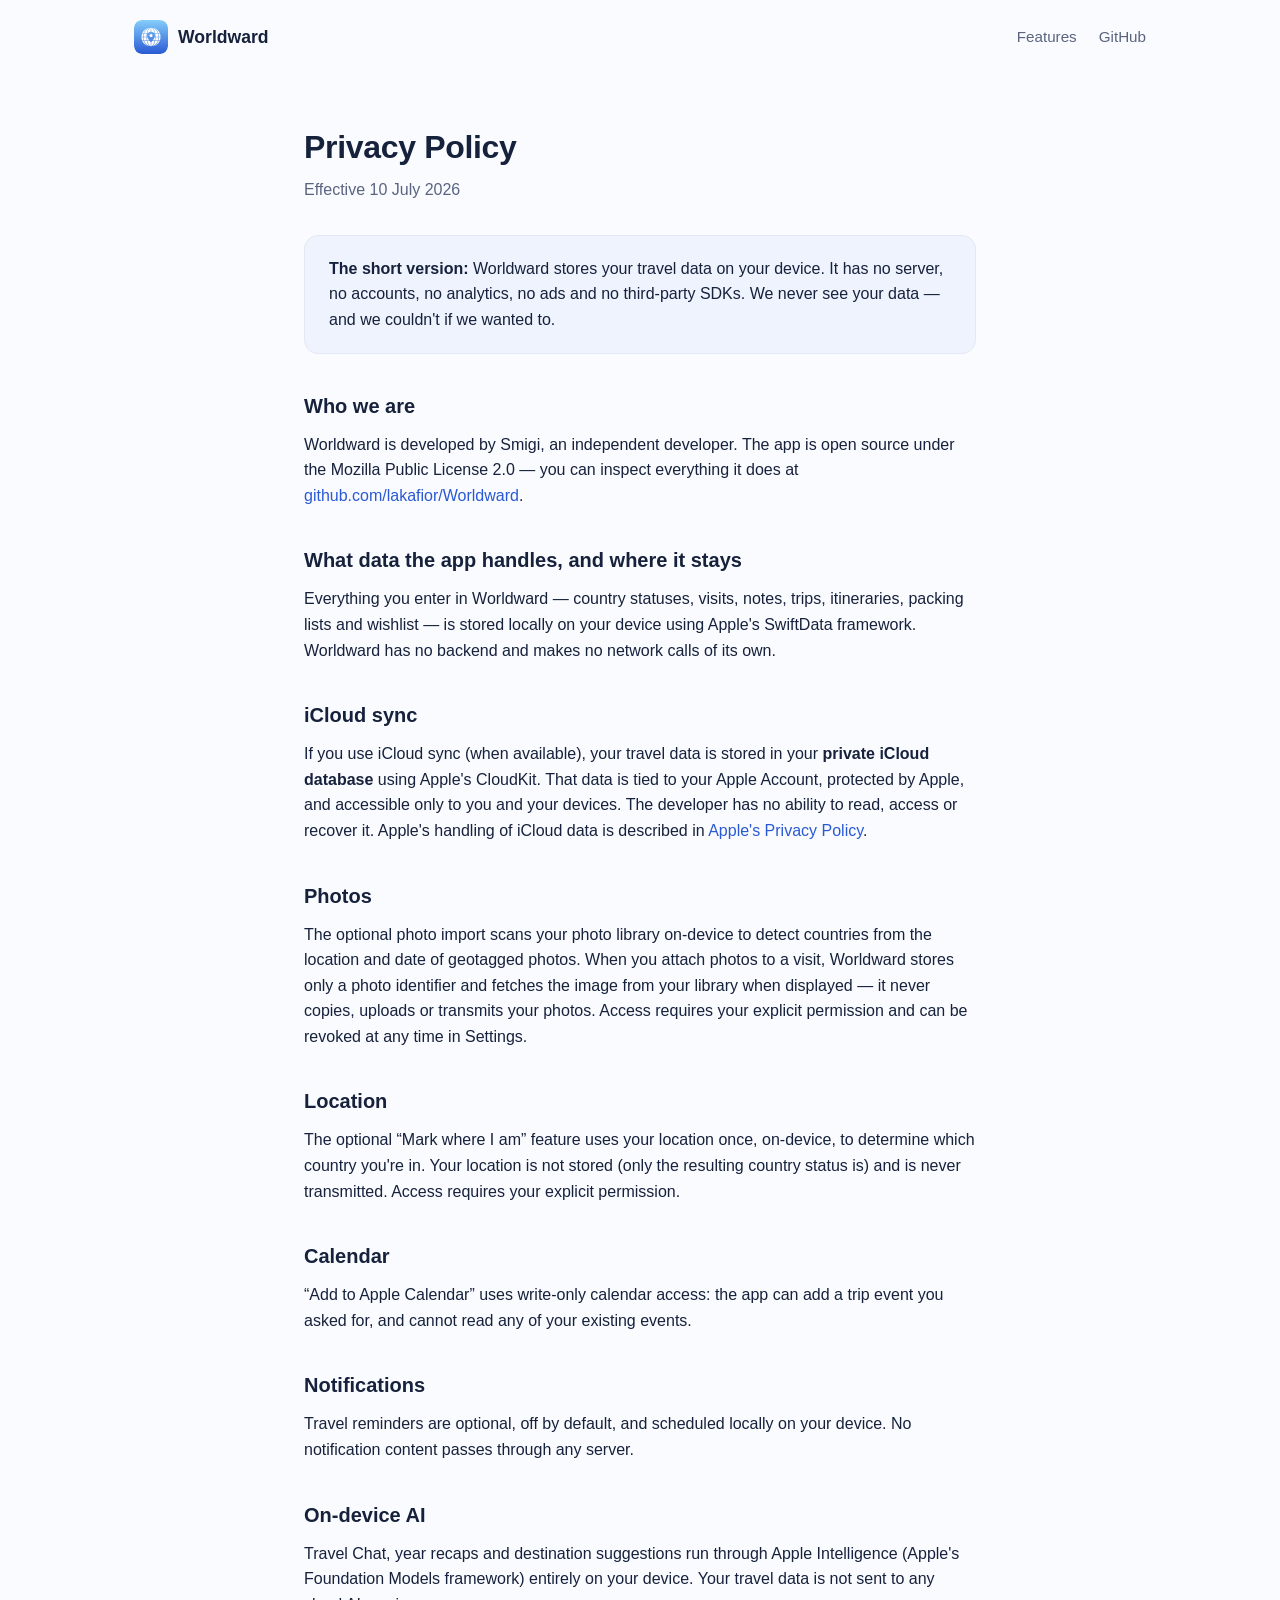
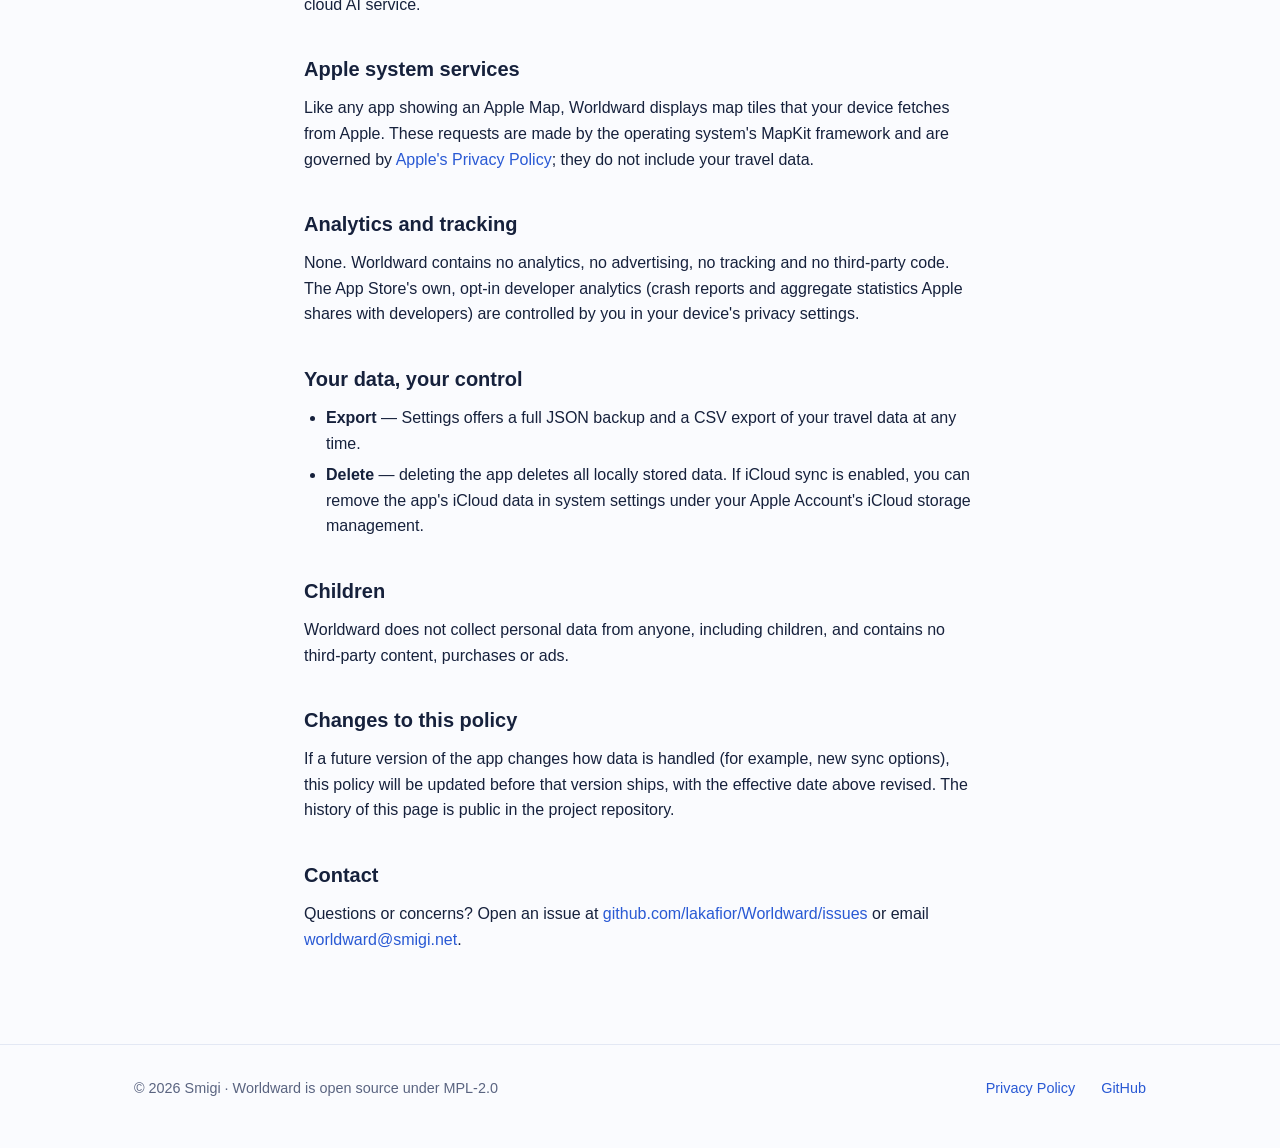
==== website/privacy/index.html @ 6b6e9757 "static webpage of the app for privacy policy url" ====
<!DOCTYPE html>
<html lang="en">
<head>
  <meta charset="utf-8">
  <meta name="viewport" content="width=device-width, initial-scale=1">
  <title>Privacy Policy — Worldward</title>
  <meta name="description" content="Worldward's privacy policy: your travel data stays on your device. No accounts, no tracking, no analytics.">
  <link rel="icon" href="../assets/icon.svg" type="image/svg+xml">
  <link rel="stylesheet" href="../style.css">
</head>
<body>

<header>
  <div class="wrap">
    <a class="logo" href="/">
      <img src="../assets/icon.svg" alt="" width="34" height="34">
      Worldward
    </a>
    <nav>
      <a href="/#features">Features</a>
      <a href="https://github.com/lakafior/Worldward">GitHub</a>
    </nav>
  </div>
</header>

<main class="policy">
  <h1>Privacy Policy</h1>
  <p class="date">Effective 10 July 2026</p>

  <div class="tldr">
    <p><strong>The short version:</strong> Worldward stores your travel data on
    your device. It has no server, no accounts, no analytics, no ads and no
    third-party SDKs. We never see your data — and we couldn't if we wanted to.</p>
  </div>

  <h2>Who we are</h2>
  <p>Worldward is developed by Smigi, an independent developer. The app is open
  source under the Mozilla Public License 2.0 — you can inspect everything it
  does at
  <a href="https://github.com/lakafior/Worldward">github.com/lakafior/Worldward</a>.</p>

  <h2>What data the app handles, and where it stays</h2>
  <p>Everything you enter in Worldward — country statuses, visits, notes, trips,
  itineraries, packing lists and wishlist — is stored locally on your device
  using Apple's SwiftData framework. Worldward has no backend and makes no
  network calls of its own.</p>

  <h2>iCloud sync</h2>
  <p>If you use iCloud sync (when available), your travel data is stored in your
  <strong>private iCloud database</strong> using Apple's CloudKit. That data is
  tied to your Apple Account, protected by Apple, and accessible only to you and
  your devices. The developer has no ability to read, access or recover it.
  Apple's handling of iCloud data is described in
  <a href="https://www.apple.com/legal/privacy/">Apple's Privacy Policy</a>.</p>

  <h2>Photos</h2>
  <p>The optional photo import scans your photo library on-device to detect
  countries from the location and date of geotagged photos. When you attach
  photos to a visit, Worldward stores only a photo identifier and fetches the
  image from your library when displayed — it never copies, uploads or transmits
  your photos. Access requires your explicit permission and can be revoked at any
  time in Settings.</p>

  <h2>Location</h2>
  <p>The optional “Mark where I am” feature uses your location once, on-device,
  to determine which country you're in. Your location is not stored (only the
  resulting country status is) and is never transmitted. Access requires your
  explicit permission.</p>

  <h2>Calendar</h2>
  <p>“Add to Apple Calendar” uses write-only calendar access: the app can add a
  trip event you asked for, and cannot read any of your existing events.</p>

  <h2>Notifications</h2>
  <p>Travel reminders are optional, off by default, and scheduled locally on
  your device. No notification content passes through any server.</p>

  <h2>On-device AI</h2>
  <p>Travel Chat, year recaps and destination suggestions run through Apple
  Intelligence (Apple's Foundation Models framework) entirely on your device.
  Your travel data is not sent to any cloud AI service.</p>

  <h2>Apple system services</h2>
  <p>Like any app showing an Apple Map, Worldward displays map tiles that your
  device fetches from Apple. These requests are made by the operating system's
  MapKit framework and are governed by
  <a href="https://www.apple.com/legal/privacy/">Apple's Privacy Policy</a>;
  they do not include your travel data.</p>

  <h2>Analytics and tracking</h2>
  <p>None. Worldward contains no analytics, no advertising, no tracking and no
  third-party code. The App Store's own, opt-in developer analytics (crash
  reports and aggregate statistics Apple shares with developers) are controlled
  by you in your device's privacy settings.</p>

  <h2>Your data, your control</h2>
  <ul>
    <li><strong>Export</strong> — Settings offers a full JSON backup and a CSV
    export of your travel data at any time.</li>
    <li><strong>Delete</strong> — deleting the app deletes all locally stored
    data. If iCloud sync is enabled, you can remove the app's iCloud data in
    system settings under your Apple Account's iCloud storage management.</li>
  </ul>

  <h2>Children</h2>
  <p>Worldward does not collect personal data from anyone, including children,
  and contains no third-party content, purchases or ads.</p>

  <h2>Changes to this policy</h2>
  <p>If a future version of the app changes how data is handled (for example,
  new sync options), this policy will be updated before that version ships, with
  the effective date above revised. The history of this page is public in the
  project repository.</p>

  <h2>Contact</h2>
  <p>Questions or concerns? Open an issue at
  <a href="https://github.com/lakafior/Worldward/issues">github.com/lakafior/Worldward/issues</a>
  or email <a href="mailto:worldward@smigi.net">worldward@smigi.net</a>.</p>
</main>

<footer>
  <div class="wrap">
    <span class="copyright">© 2026 Smigi · Worldward is open source under MPL-2.0</span>
    <a href="/privacy/">Privacy Policy</a>
    <a href="https://github.com/lakafior/Worldward">GitHub</a>
  </div>
</footer>

</body>
</html>
---- website/style.css ----
/* Worldward website — shared styles. No frameworks, no JS. */

:root {
  --sky: #85cefa;
  --azure: #4c8dea;
  --royal: #2959d4;
  --indigo: #453fc6;
  --teal: #2fa1cd;
  --sun: #ffde66;

  --bg: #fafbfe;
  --fg: #16213c;
  --muted: #5a6480;
  --card: #ffffff;
  --line: #e3e8f4;
  --tint: #eef3fd;

  color-scheme: light dark;
}

@media (prefers-color-scheme: dark) {
  :root {
    --bg: #0c1120;
    --fg: #e8ecf8;
    --muted: #9aa5c4;
    --card: #141b30;
    --line: #232c4a;
    --tint: #141d38;
  }
}

* { margin: 0; padding: 0; box-sizing: border-box; }

html { scroll-behavior: smooth; }

body {
  font-family: -apple-system, BlinkMacSystemFont, "SF Pro Text", "Segoe UI",
    Roboto, Helvetica, Arial, sans-serif;
  background: var(--bg);
  color: var(--fg);
  line-height: 1.6;
  -webkit-font-smoothing: antialiased;
}

.wrap { max-width: 1060px; margin: 0 auto; padding: 0 24px; }

a { color: var(--royal); text-decoration: none; }
a:hover { text-decoration: underline; }
@media (prefers-color-scheme: dark) {
  a { color: var(--sky); }
}

/* ---------- Header ---------- */

header {
  padding: 20px 0;
}

header .wrap {
  display: flex;
  align-items: center;
  gap: 12px;
}

.logo {
  display: flex;
  align-items: center;
  gap: 10px;
  font-weight: 700;
  font-size: 1.1rem;
  color: var(--fg);
}
.logo:hover { text-decoration: none; }
.logo img { width: 34px; height: 34px; border-radius: 8px; }

nav {
  margin-left: auto;
  display: flex;
  gap: 22px;
  font-size: 0.95rem;
}
nav a { color: var(--muted); }
nav a:hover { color: var(--fg); text-decoration: none; }

/* ---------- Hero ---------- */

.hero {
  padding: 48px 0 24px;
}

.hero .wrap {
  display: grid;
  grid-template-columns: 1.05fr 1fr;
  gap: 48px;
  align-items: center;
}

.hero h1 {
  font-size: clamp(2.1rem, 5vw, 3.2rem);
  line-height: 1.12;
  letter-spacing: -0.02em;
  background: linear-gradient(100deg, var(--teal), var(--azure) 45%, var(--indigo));
  -webkit-background-clip: text;
  background-clip: text;
  color: transparent;
  padding-bottom: 4px;
}

.hero p.lead {
  margin-top: 18px;
  font-size: 1.15rem;
  color: var(--muted);
  max-width: 34em;
}

.hero img {
  width: 100%;
  height: auto;
  border-radius: 18px;
  box-shadow: 0 24px 60px -24px rgba(41, 89, 212, 0.35);
}

.cta {
  margin-top: 28px;
  display: flex;
  flex-wrap: wrap;
  gap: 12px;
  align-items: center;
}

.button {
  display: inline-flex;
  align-items: center;
  gap: 8px;
  padding: 12px 22px;
  border-radius: 999px;
  font-weight: 600;
  font-size: 0.98rem;
}
.button:hover { text-decoration: none; }

.button.primary {
  background: linear-gradient(120deg, var(--azure), var(--royal));
  color: #fff;
  box-shadow: 0 10px 24px -10px rgba(41, 89, 212, 0.6);
}
.button.primary:hover { filter: brightness(1.07); }

.button.ghost {
  border: 1px solid var(--line);
  color: var(--fg);
  background: var(--card);
}
.button.ghost:hover { border-color: var(--azure); }

.hint { font-size: 0.85rem; color: var(--muted); width: 100%; }

.badges {
  margin-top: 26px;
  display: flex;
  flex-wrap: wrap;
  gap: 8px;
}

.badge {
  font-size: 0.82rem;
  font-weight: 600;
  color: var(--muted);
  border: 1px solid var(--line);
  background: var(--card);
  border-radius: 999px;
  padding: 5px 12px;
}

/* ---------- Sections ---------- */

section { padding: 56px 0; }

section h2 {
  font-size: clamp(1.5rem, 3vw, 2rem);
  letter-spacing: -0.01em;
  margin-bottom: 8px;
}

section p.sub {
  color: var(--muted);
  max-width: 44em;
  margin-bottom: 32px;
}

/* Feature grid */

.grid {
  display: grid;
  grid-template-columns: repeat(auto-fit, minmax(250px, 1fr));
  gap: 16px;
}

.card {
  background: var(--card);
  border: 1px solid var(--line);
  border-radius: 16px;
  padding: 22px;
}

.card .glyph {
  font-size: 1.5rem;
  display: inline-block;
  margin-bottom: 10px;
}

.card h3 { font-size: 1.02rem; margin-bottom: 6px; }
.card p { font-size: 0.92rem; color: var(--muted); }

/* Screenshot strip */

.shots {
  display: flex;
  gap: 18px;
  overflow-x: auto;
  padding: 8px 4px 20px;
  scroll-snap-type: x mandatory;
  -webkit-overflow-scrolling: touch;
}

.shots figure {
  flex: 0 0 auto;
  width: 240px;
  scroll-snap-align: start;
}

.shots img {
  width: 100%;
  height: auto;
  border-radius: 16px;
  border: 1px solid var(--line);
  display: block;
}

.shots figcaption {
  margin-top: 10px;
  font-size: 0.85rem;
  color: var(--muted);
  text-align: center;
}

/* macOS band */

.mac { background: var(--tint); }

.mac .wrap {
  display: grid;
  grid-template-columns: 1fr 1.1fr;
  gap: 48px;
  align-items: center;
}

.mac img {
  width: 100%;
  height: auto;
  border-radius: 14px;
  box-shadow: 0 24px 60px -28px rgba(22, 33, 60, 0.45);
}

.mac ul { list-style: none; margin-top: 16px; }
.mac li {
  padding-left: 26px;
  position: relative;
  margin-bottom: 10px;
  color: var(--muted);
}
.mac li::before { content: "✦"; position: absolute; left: 0; color: var(--azure); }

/* Privacy band */

.privacy-band .card {
  padding: 34px;
  display: grid;
  grid-template-columns: repeat(auto-fit, minmax(230px, 1fr));
  gap: 20px;
}

.privacy-band .point h3 { font-size: 0.98rem; margin-bottom: 4px; }
.privacy-band .point p { font-size: 0.9rem; color: var(--muted); }
.privacy-band .more { margin-top: 22px; font-size: 0.95rem; }

/* ---------- Footer ---------- */

footer {
  border-top: 1px solid var(--line);
  padding: 32px 0 48px;
  font-size: 0.9rem;
  color: var(--muted);
}

footer .wrap {
  display: flex;
  flex-wrap: wrap;
  gap: 10px 26px;
  align-items: center;
}

footer .copyright { margin-right: auto; }

/* ---------- Privacy policy page ---------- */

.policy {
  max-width: 720px;
  margin: 0 auto;
  padding: 24px 24px 80px;
}

.policy h1 { font-size: 2rem; letter-spacing: -0.01em; margin: 24px 0 4px; }
.policy .date { color: var(--muted); margin-bottom: 32px; }
.policy h2 { font-size: 1.25rem; margin: 36px 0 10px; }
.policy p, .policy li { color: var(--fg); margin-bottom: 12px; }
.policy ul { padding-left: 22px; margin-bottom: 12px; }
.policy li { margin-bottom: 6px; }
.policy .tldr {
  background: var(--tint);
  border: 1px solid var(--line);
  border-radius: 14px;
  padding: 20px 24px;
  margin-bottom: 8px;
}
.policy .tldr p { margin: 0; }

/* ---------- Small screens ---------- */

@media (max-width: 760px) {
  .hero .wrap, .mac .wrap { grid-template-columns: 1fr; }
  .hero { padding-top: 24px; }
  .mac .wrap img { order: 2; }
  nav { gap: 14px; }
}
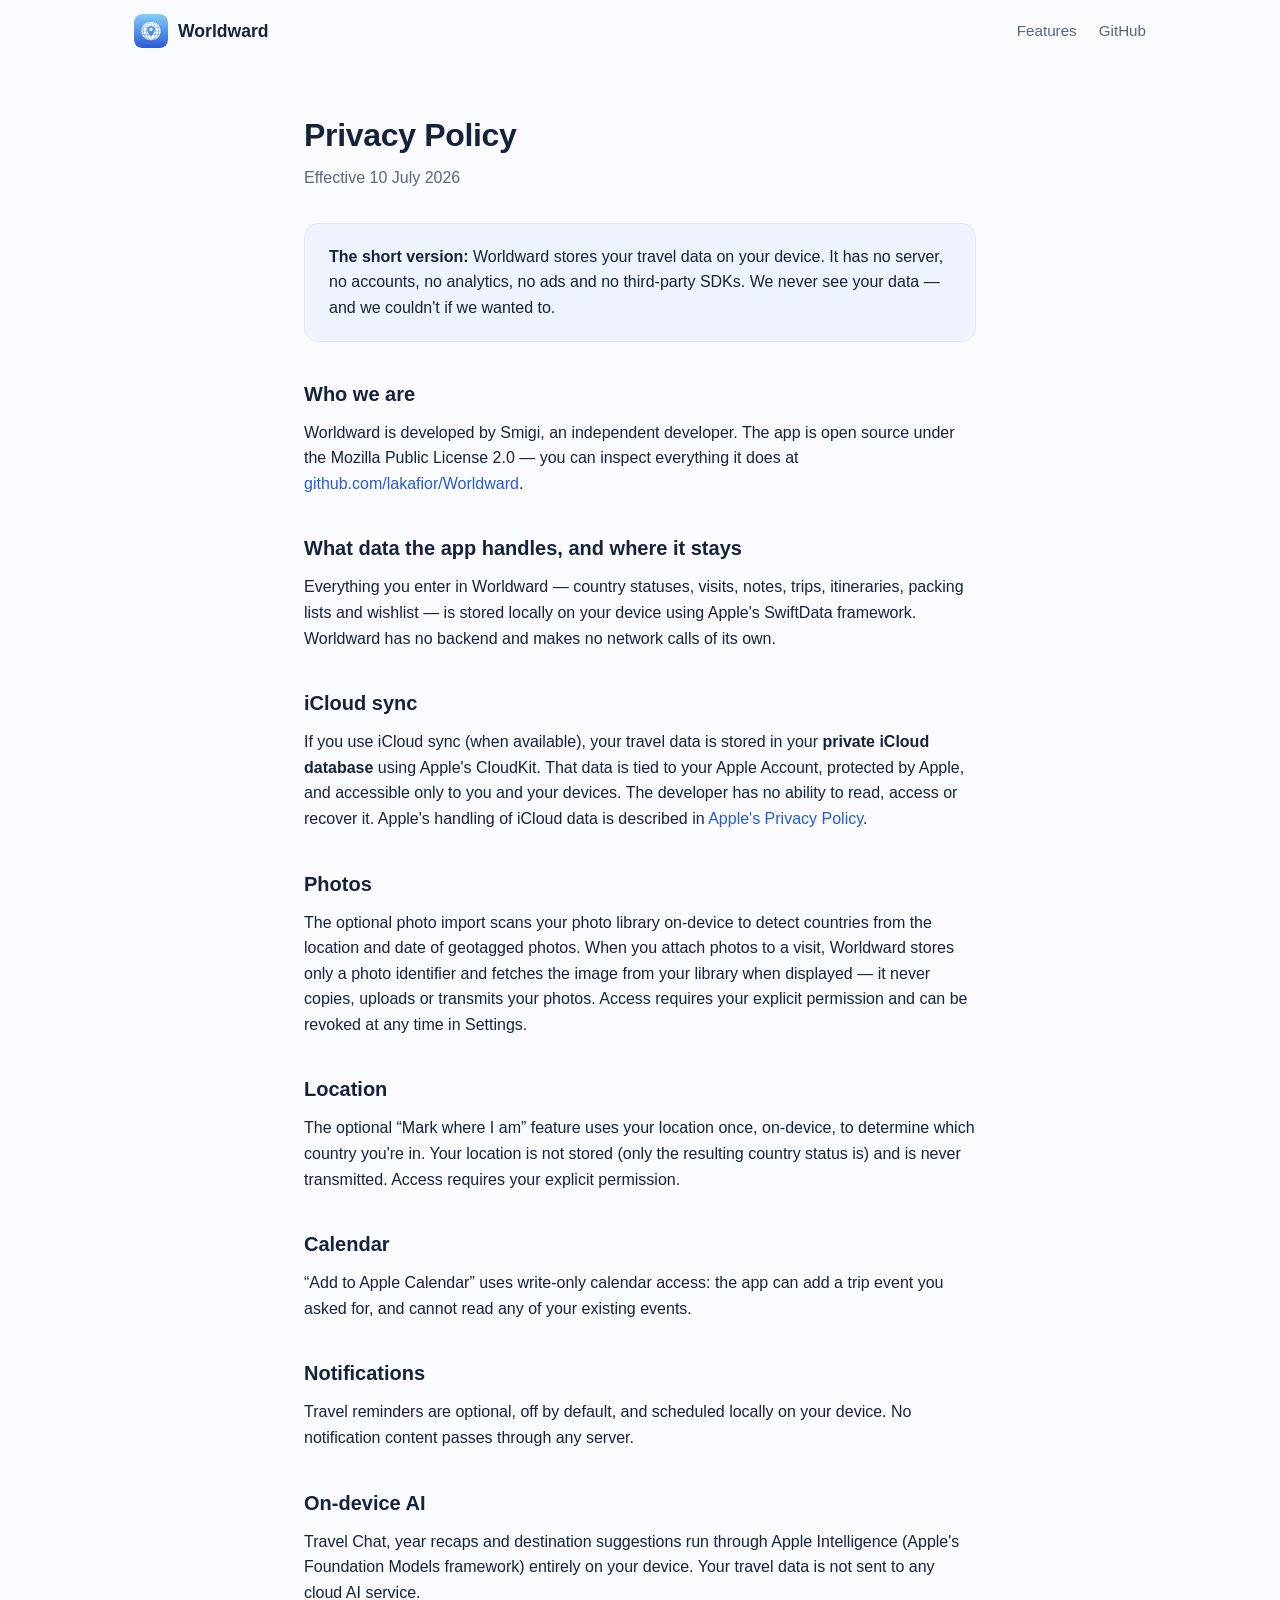
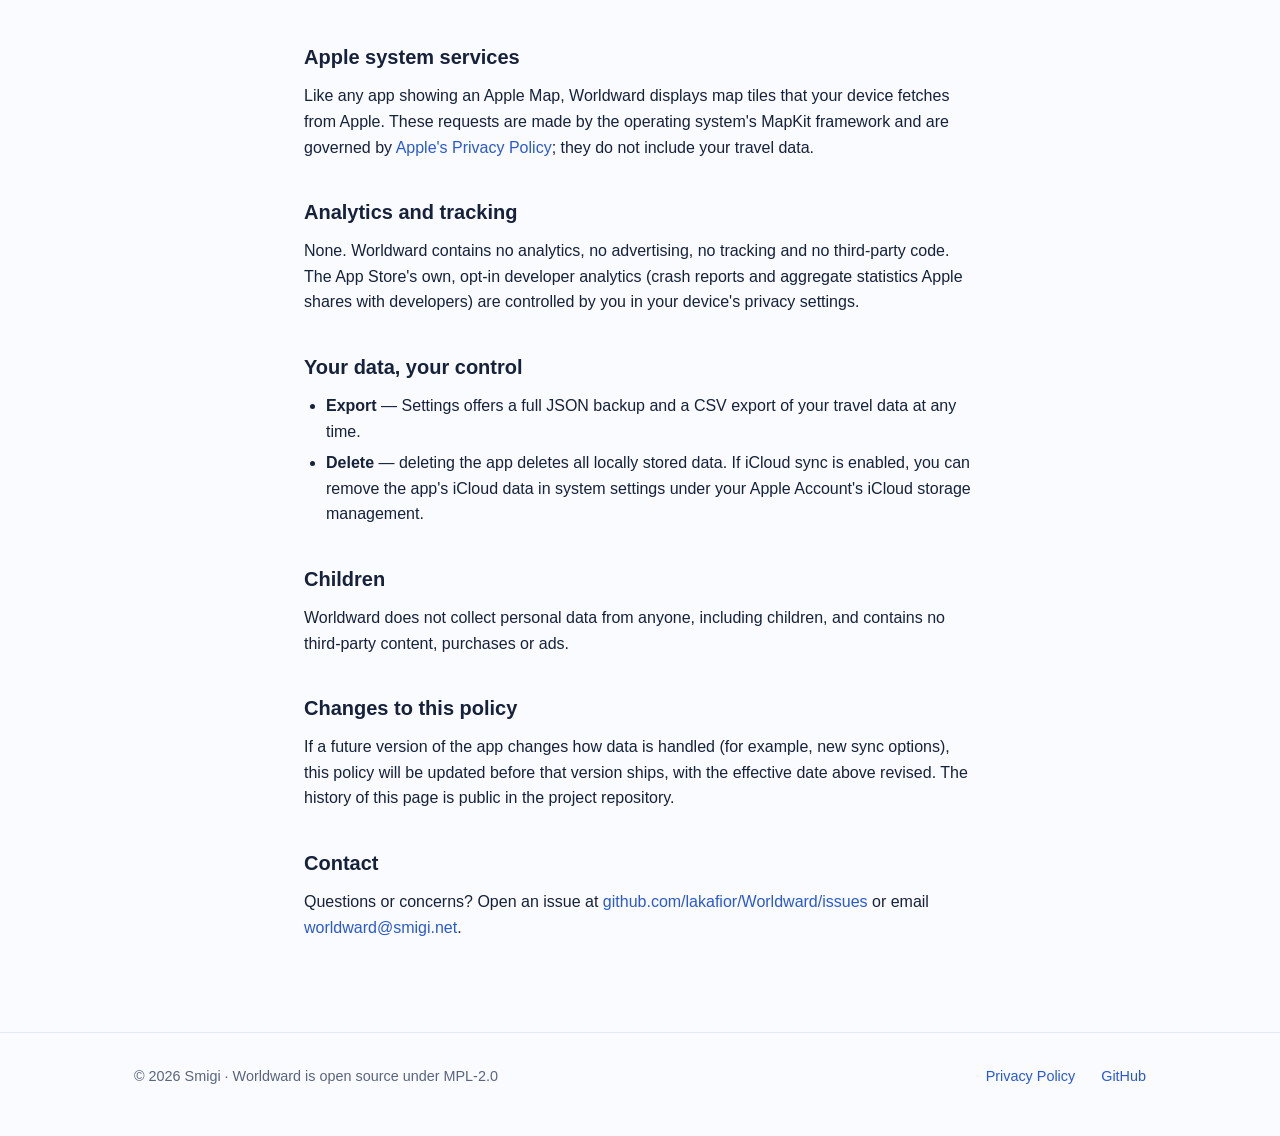
==== commit ebf35ba1: "changes with website" ====
--- a/website/privacy/index.html
+++ b/website/privacy/index.html
@@ -126,5 +126,18 @@
   </div>
 </footer>
 
+<!-- smigi.net window chrome: traffic lights + minimize-to-dock.
+     Loads from localhost during development, smigi.net in production. -->
+<script>
+  (function () {
+    var local = location.hostname === "localhost" || location.hostname === "127.0.0.1";
+    var s = document.createElement("script");
+    s.src = (local ? "" : "https://smigi.net") + "/os/chrome.js";
+    s.dataset.app = "worldward";
+    s.dataset.title = "WorldWard — Privacy Policy";
+    document.head.appendChild(s);
+  })();
+</script>
+
 </body>
 </html>
--- a/website/style.css
+++ b/website/style.css
@@ -53,8 +53,17 @@
 /* ---------- Header ---------- */
 
 header {
-  padding: 20px 0;
-}
+  padding: 14px 0;
+  position: sticky;
+  top: var(--mw-bar-h, 0px); /* clears the smigi.net titlebar when present */
+  z-index: 50;
+  background: color-mix(in srgb, var(--bg) 75%, transparent);
+  backdrop-filter: blur(20px) saturate(1.6);
+  -webkit-backdrop-filter: blur(20px) saturate(1.6);
+}
+
+/* In windowed mode the page scrolls inside the frame, so stick to its top */
+html.mw-windowed header { top: 0; }
 
 header .wrap {
   display: flex;
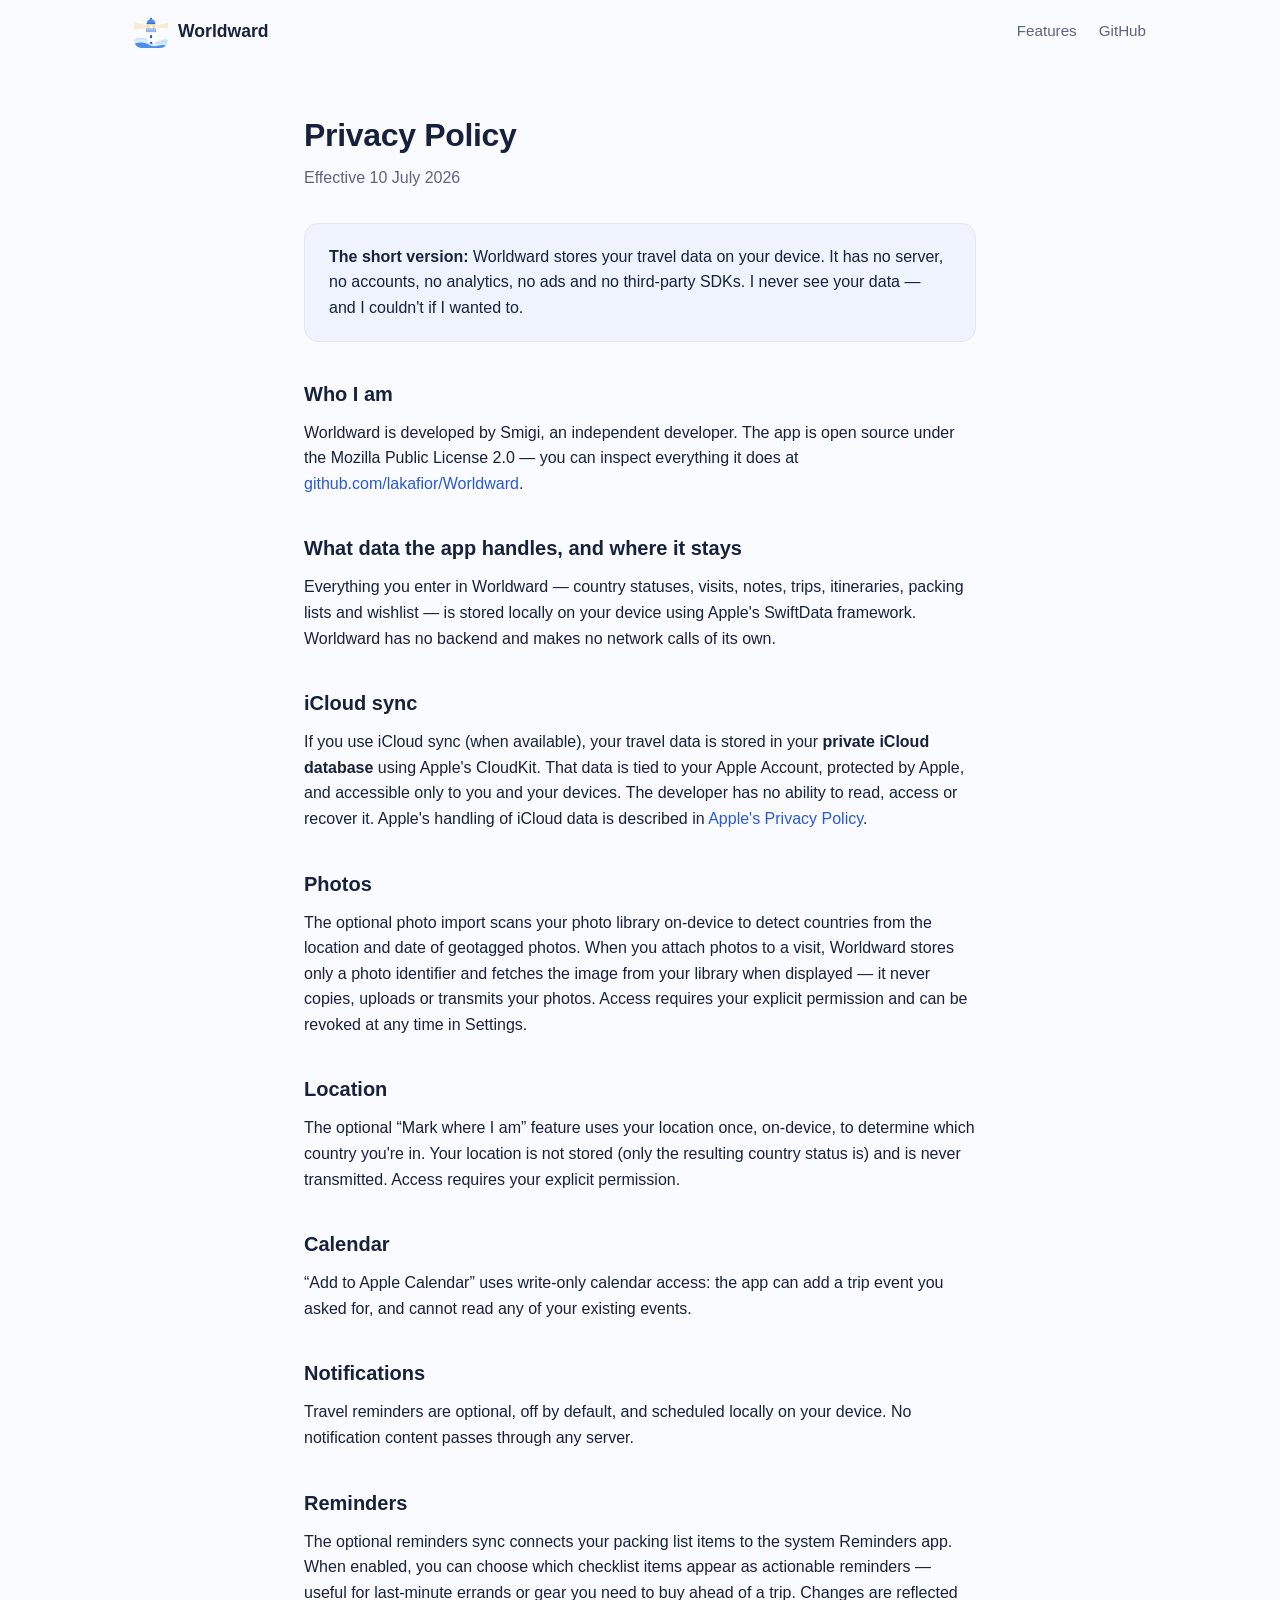
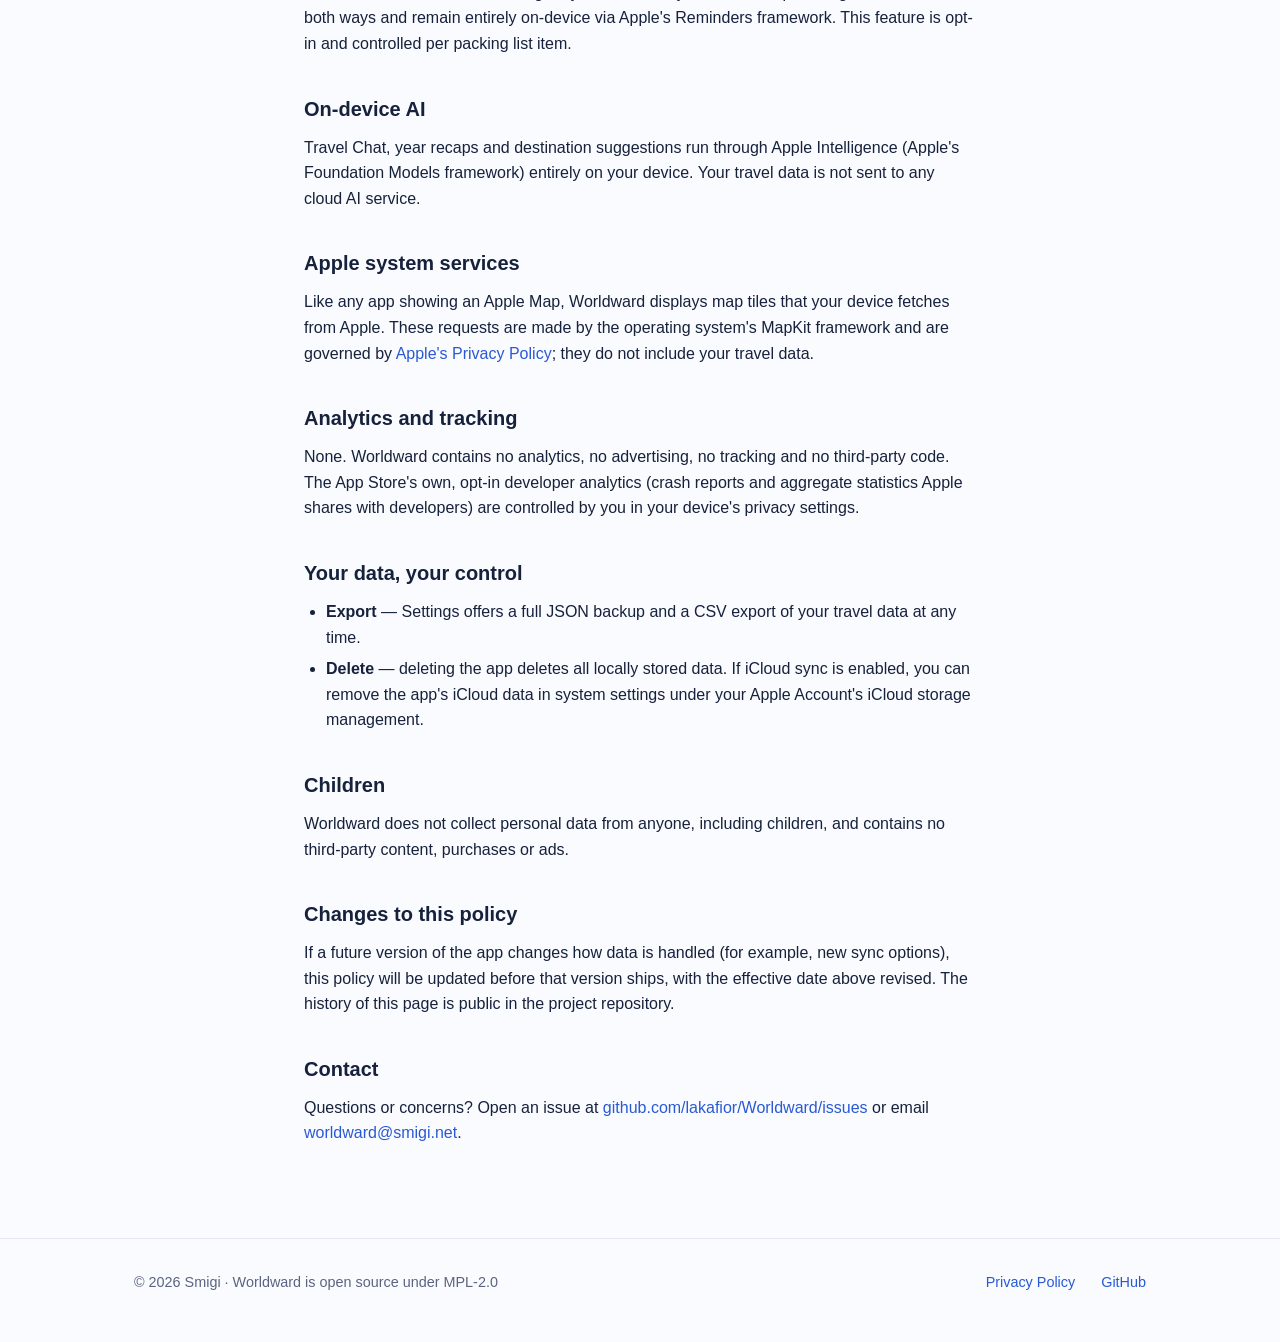
==== commit 1b918ef8: "Updated privacy subsite to add reminders paragraph" ====
--- a/website/privacy/index.html
+++ b/website/privacy/index.html
@@ -30,10 +30,10 @@
   <div class="tldr">
     <p><strong>The short version:</strong> Worldward stores your travel data on
     your device. It has no server, no accounts, no analytics, no ads and no
-    third-party SDKs. We never see your data — and we couldn't if we wanted to.</p>
+    third-party SDKs. I never see your data — and I couldn't if I wanted to.</p>
   </div>
 
-  <h2>Who we are</h2>
+  <h2>Who I am</h2>
   <p>Worldward is developed by Smigi, an independent developer. The app is open
   source under the Mozilla Public License 2.0 — you can inspect everything it
   does at
@@ -74,6 +74,14 @@
   <h2>Notifications</h2>
   <p>Travel reminders are optional, off by default, and scheduled locally on
   your device. No notification content passes through any server.</p>
+
+  <h2>Reminders</h2>
+  <p>The optional reminders sync connects your packing list items to the
+  system Reminders app. When enabled, you can choose which checklist items
+  appear as actionable reminders — useful for last-minute errands or gear
+  you need to buy ahead of a trip. Changes are reflected both ways and
+  remain entirely on-device via Apple's Reminders framework. This feature
+  is opt-in and controlled per packing list item.</p>
 
   <h2>On-device AI</h2>
   <p>Travel Chat, year recaps and destination suggestions run through Apple
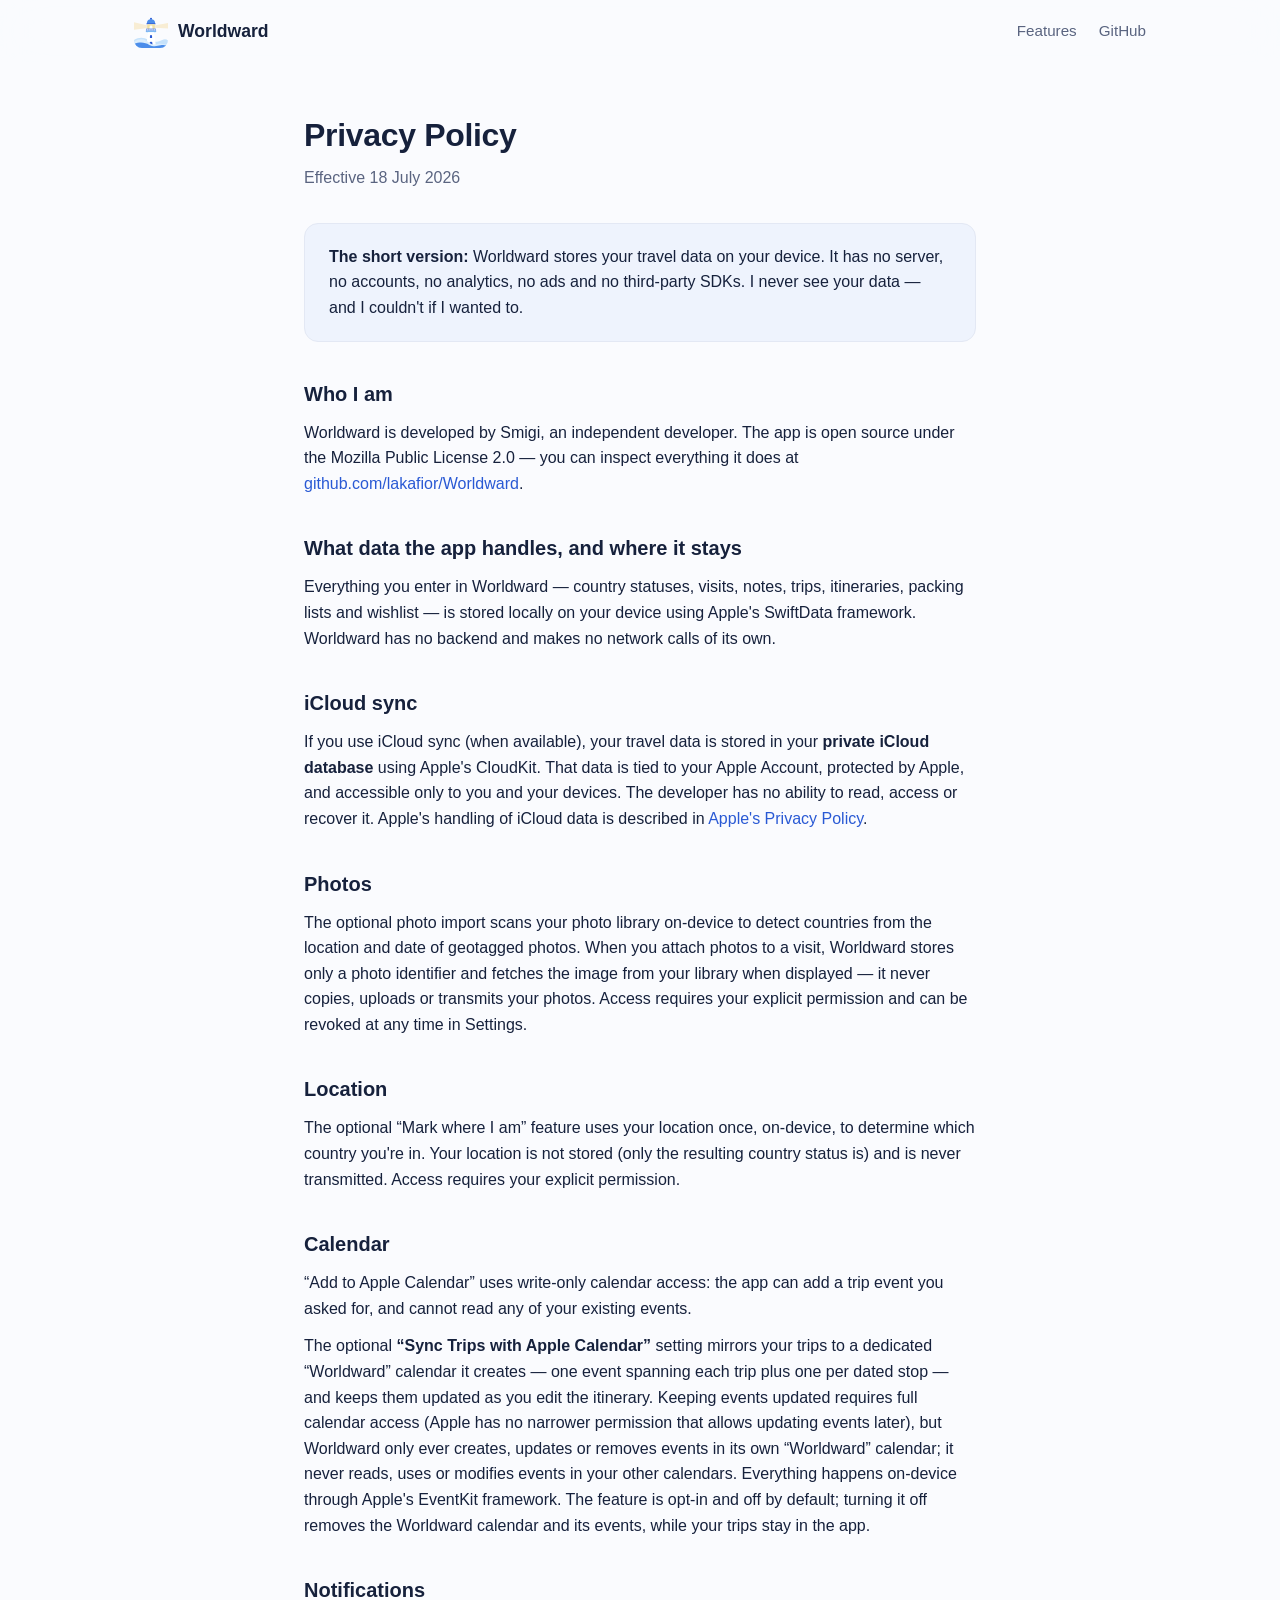
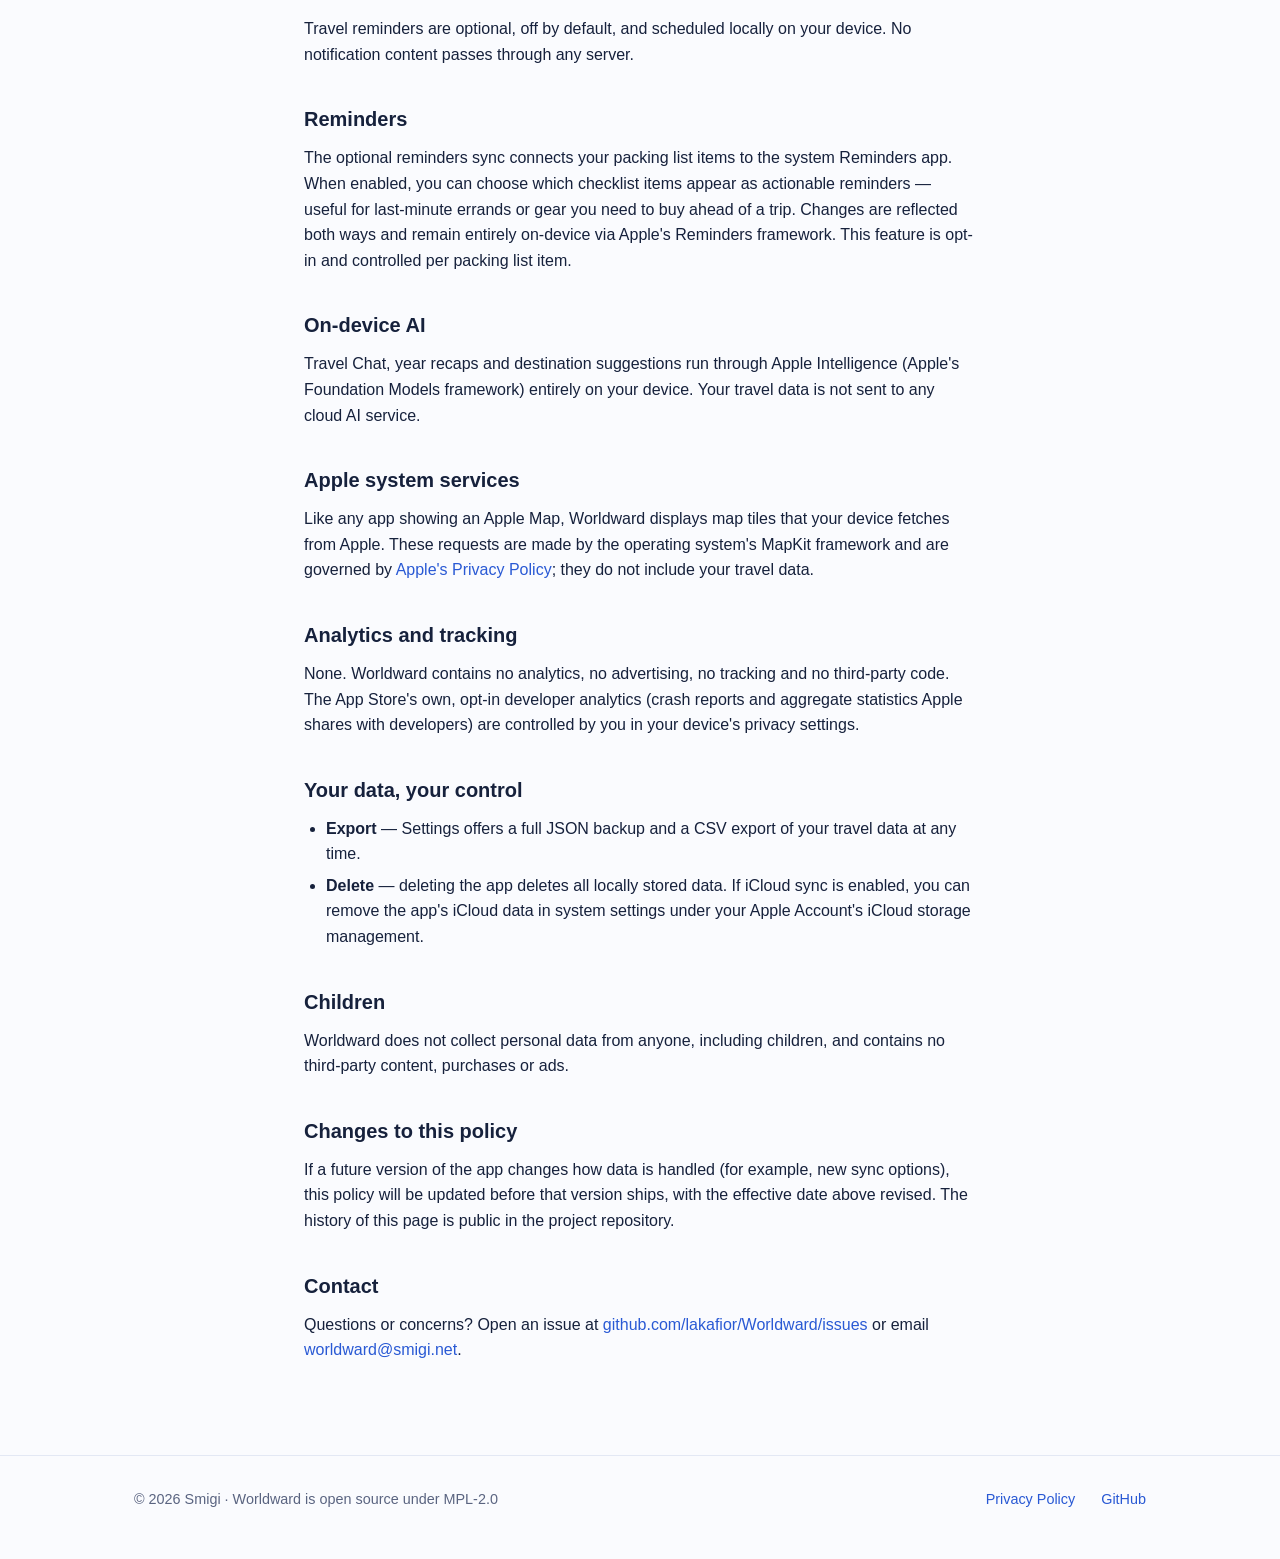
==== commit 3cb376a9: "Deeper Calendar integration (EventKit, upgrade of the current export) — a dedicated "Worldward" cale" ====
--- a/website/privacy/index.html
+++ b/website/privacy/index.html
@@ -1,5 +1,10 @@
 <!DOCTYPE html>
 <html lang="en">
+<!--
+  This Source Code Form is subject to the terms of the Mozilla Public License,
+  v. 2.0. If a copy of the MPL was not distributed with this file, You can
+  obtain one at https://mozilla.org/MPL/2.0/.
+-->
 <head>
   <meta charset="utf-8">
   <meta name="viewport" content="width=device-width, initial-scale=1">
@@ -25,7 +30,7 @@
 
 <main class="policy">
   <h1>Privacy Policy</h1>
-  <p class="date">Effective 10 July 2026</p>
+  <p class="date">Effective 18 July 2026</p>
 
   <div class="tldr">
     <p><strong>The short version:</strong> Worldward stores your travel data on
@@ -70,6 +75,16 @@
   <h2>Calendar</h2>
   <p>“Add to Apple Calendar” uses write-only calendar access: the app can add a
   trip event you asked for, and cannot read any of your existing events.</p>
+  <p>The optional <strong>“Sync Trips with Apple Calendar”</strong> setting
+  mirrors your trips to a dedicated “Worldward” calendar it creates — one event
+  spanning each trip plus one per dated stop — and keeps them updated as you
+  edit the itinerary. Keeping events updated requires full calendar access
+  (Apple has no narrower permission that allows updating events later), but
+  Worldward only ever creates, updates or removes events in its own “Worldward”
+  calendar; it never reads, uses or modifies events in your other calendars.
+  Everything happens on-device through Apple's EventKit framework. The feature
+  is opt-in and off by default; turning it off removes the Worldward calendar
+  and its events, while your trips stay in the app.</p>
 
   <h2>Notifications</h2>
   <p>Travel reminders are optional, off by default, and scheduled locally on
--- a/website/style.css
+++ b/website/style.css
@@ -1,3 +1,7 @@
+/* This Source Code Form is subject to the terms of the Mozilla Public License,
+ * v. 2.0. If a copy of the MPL was not distributed with this file, You can
+ * obtain one at https://mozilla.org/MPL/2.0/. */
+
 /* Worldward website — shared styles. No frameworks, no JS. */
 
 :root {
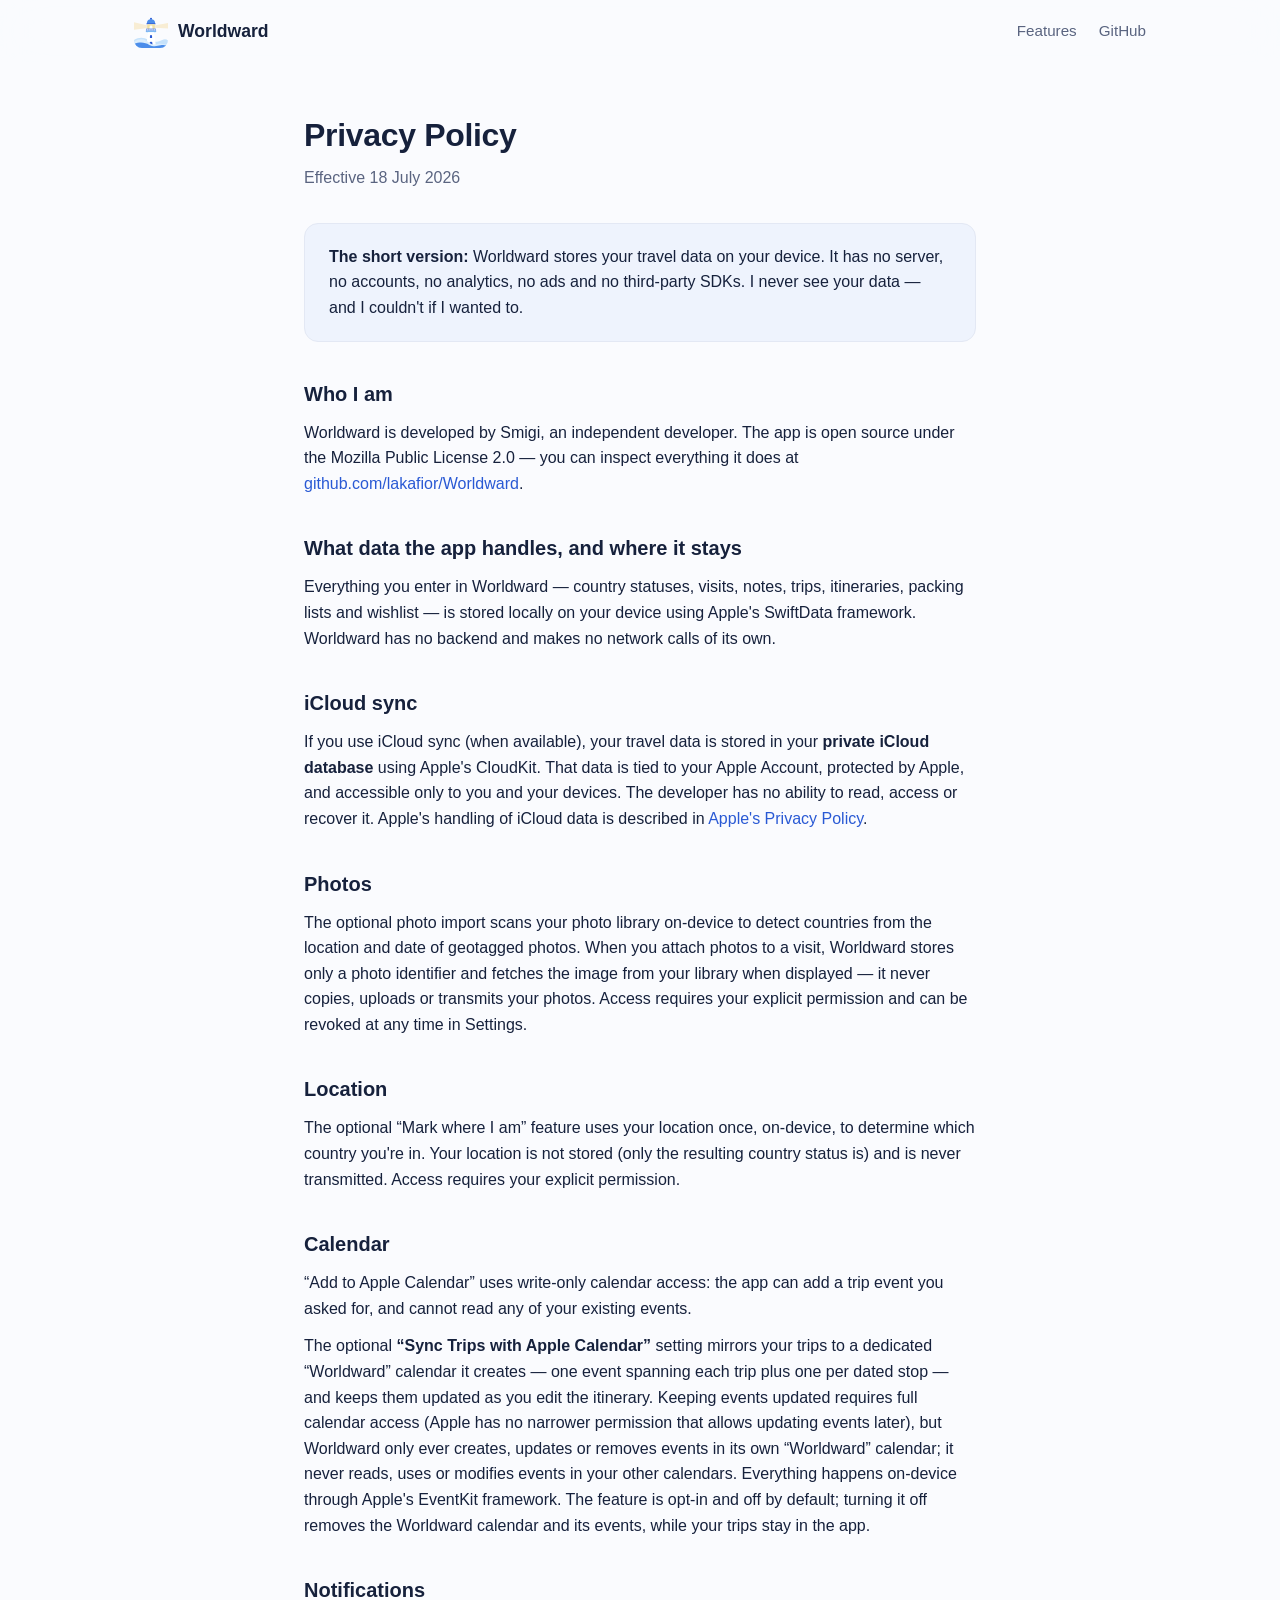
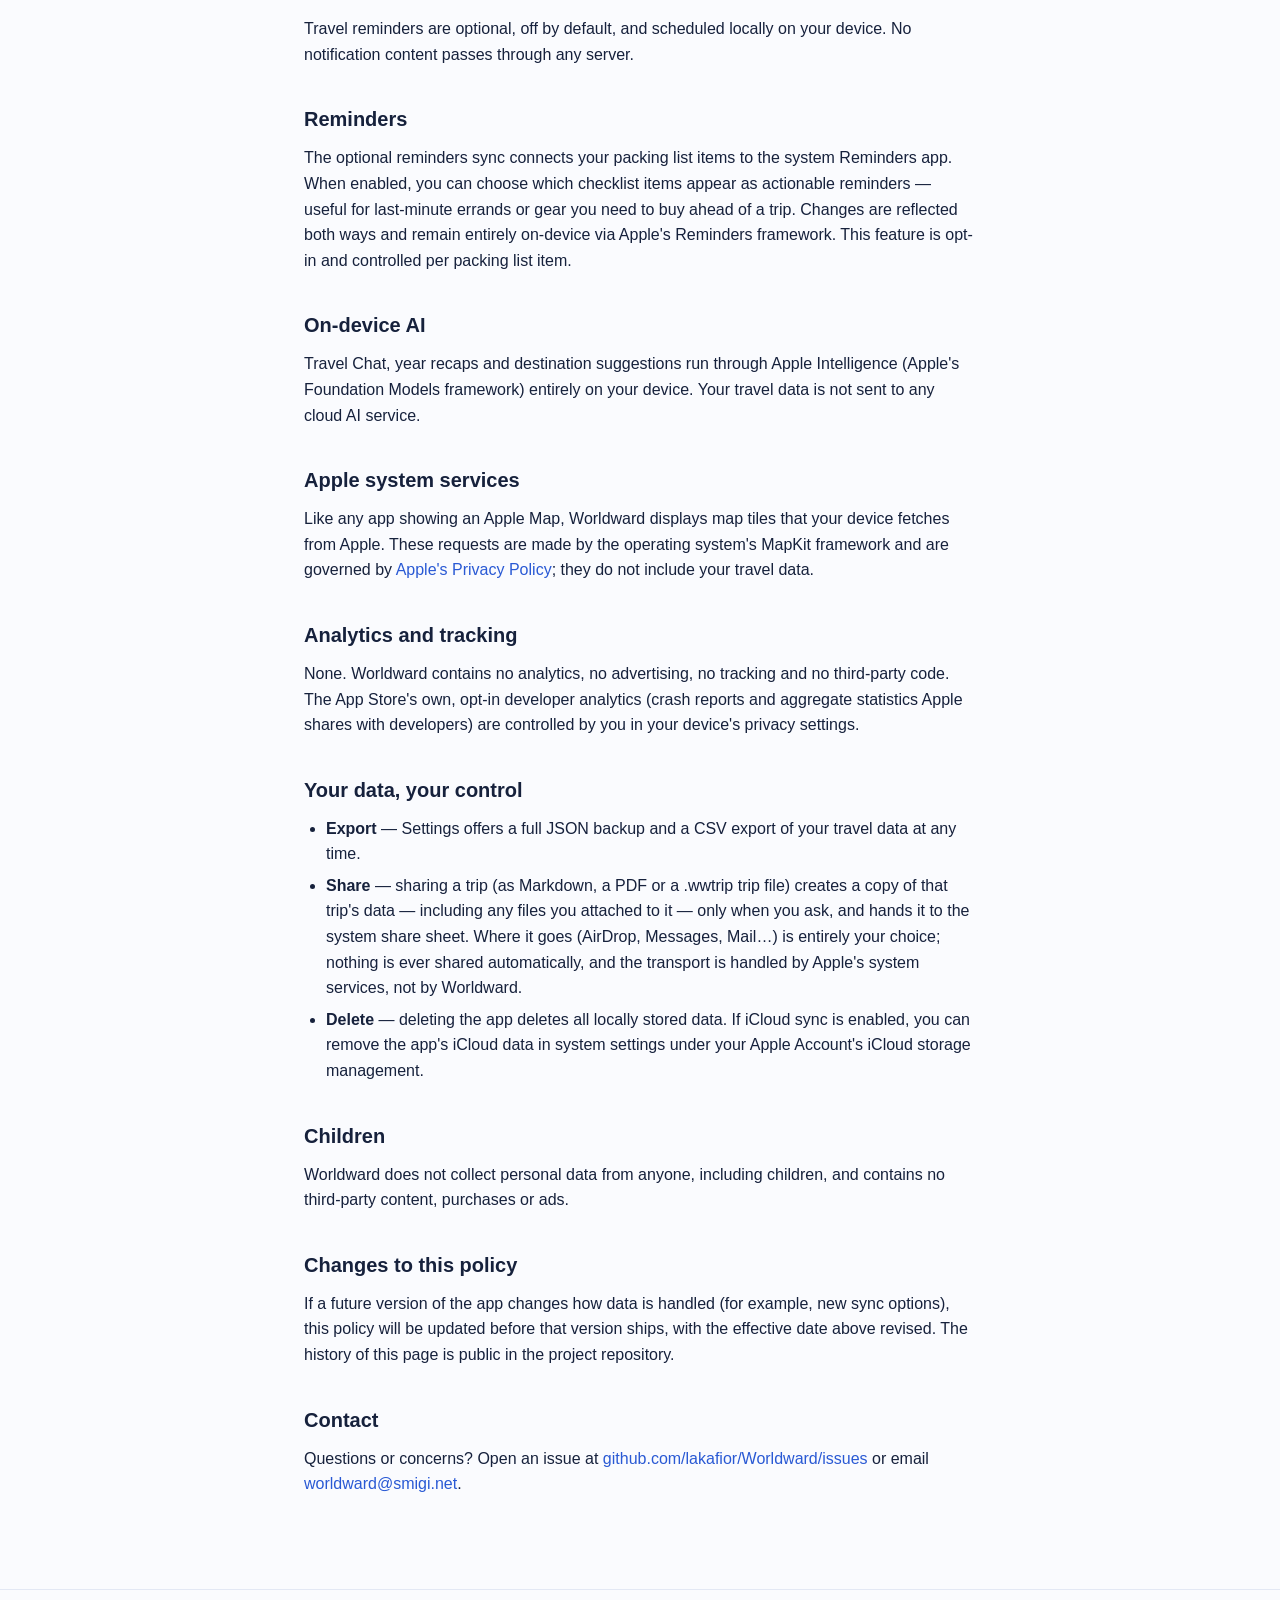
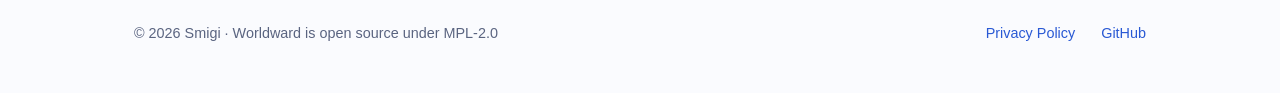
==== commit 966ac8de: "Function to share trip between apps via for example airdrop" ====
--- a/website/privacy/index.html
+++ b/website/privacy/index.html
@@ -120,6 +120,12 @@
   <ul>
     <li><strong>Export</strong> — Settings offers a full JSON backup and a CSV
     export of your travel data at any time.</li>
+    <li><strong>Share</strong> — sharing a trip (as Markdown, a PDF or a
+    .wwtrip trip file) creates a copy of that trip's data — including any
+    files you attached to it — only when you ask, and hands it to the system
+    share sheet. Where it goes (AirDrop, Messages, Mail…) is entirely your
+    choice; nothing is ever shared automatically, and the transport is
+    handled by Apple's system services, not by Worldward.</li>
     <li><strong>Delete</strong> — deleting the app deletes all locally stored
     data. If iCloud sync is enabled, you can remove the app's iCloud data in
     system settings under your Apple Account's iCloud storage management.</li>
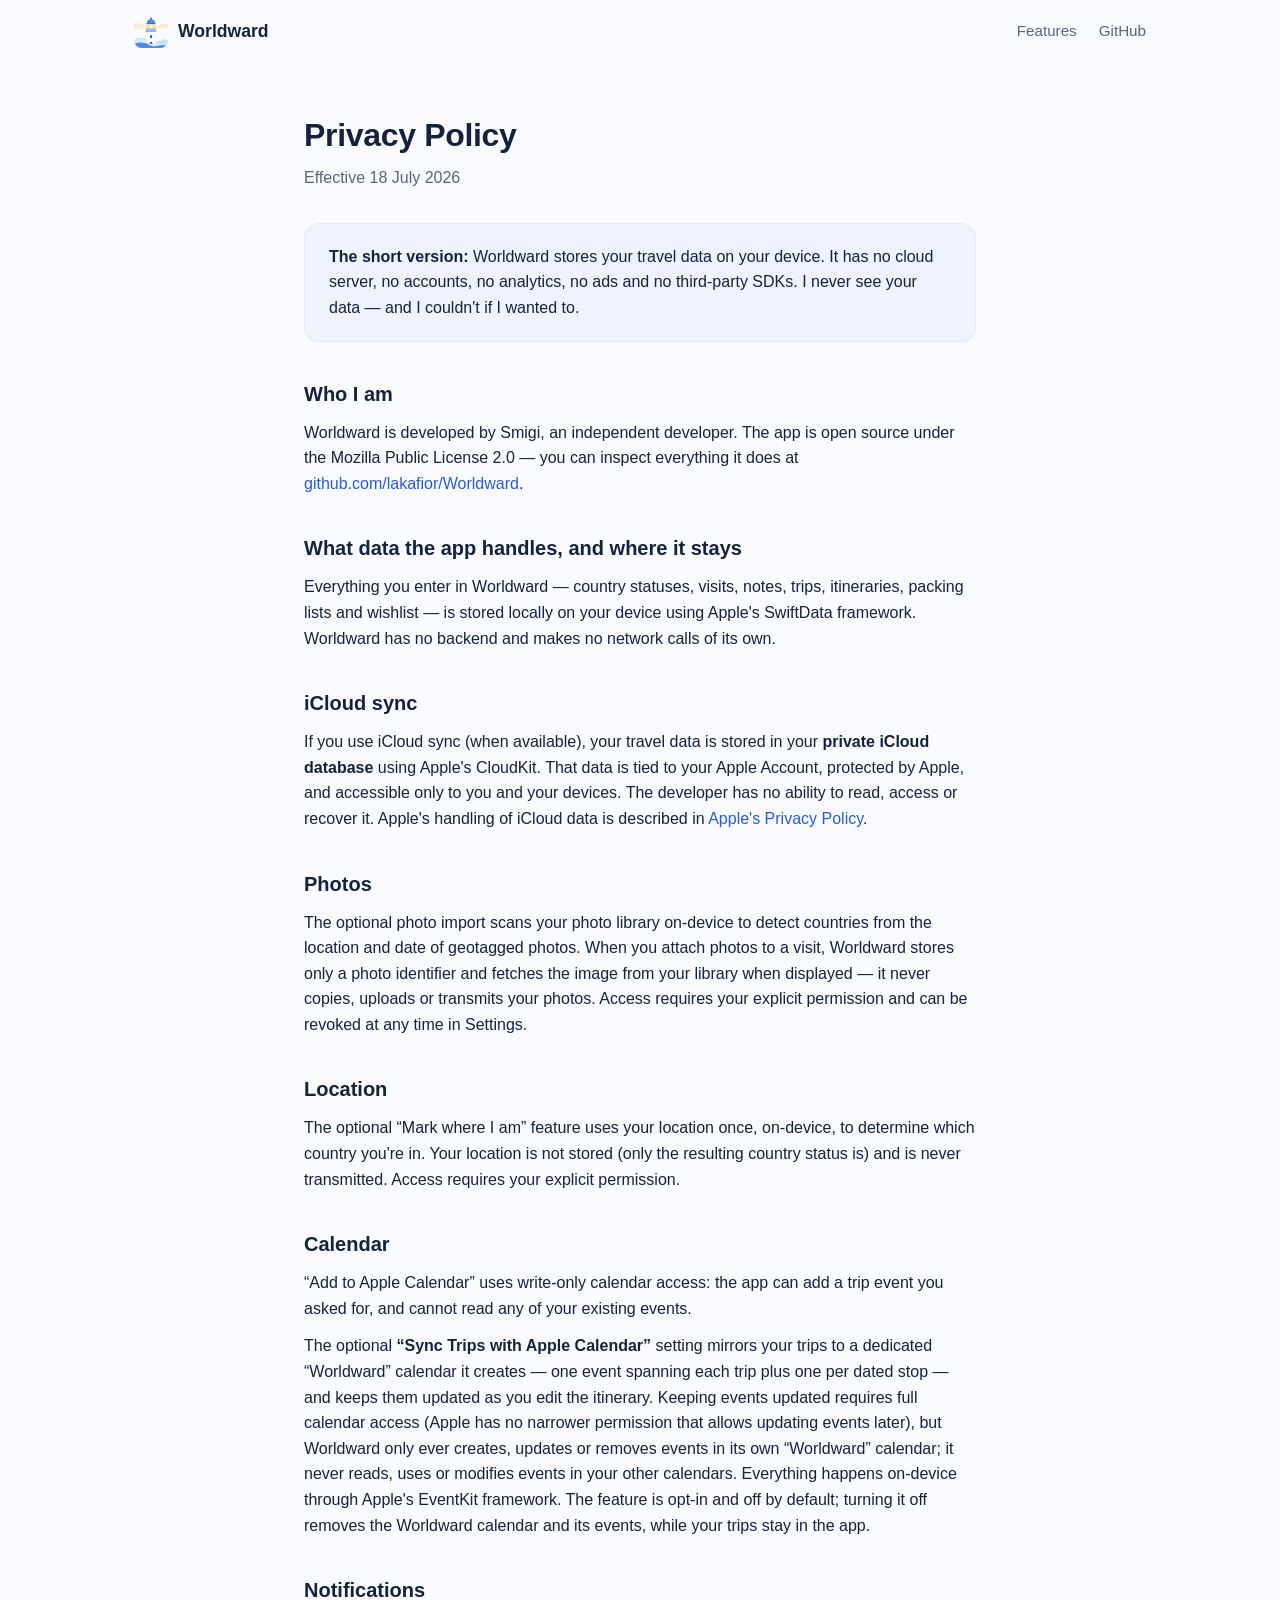
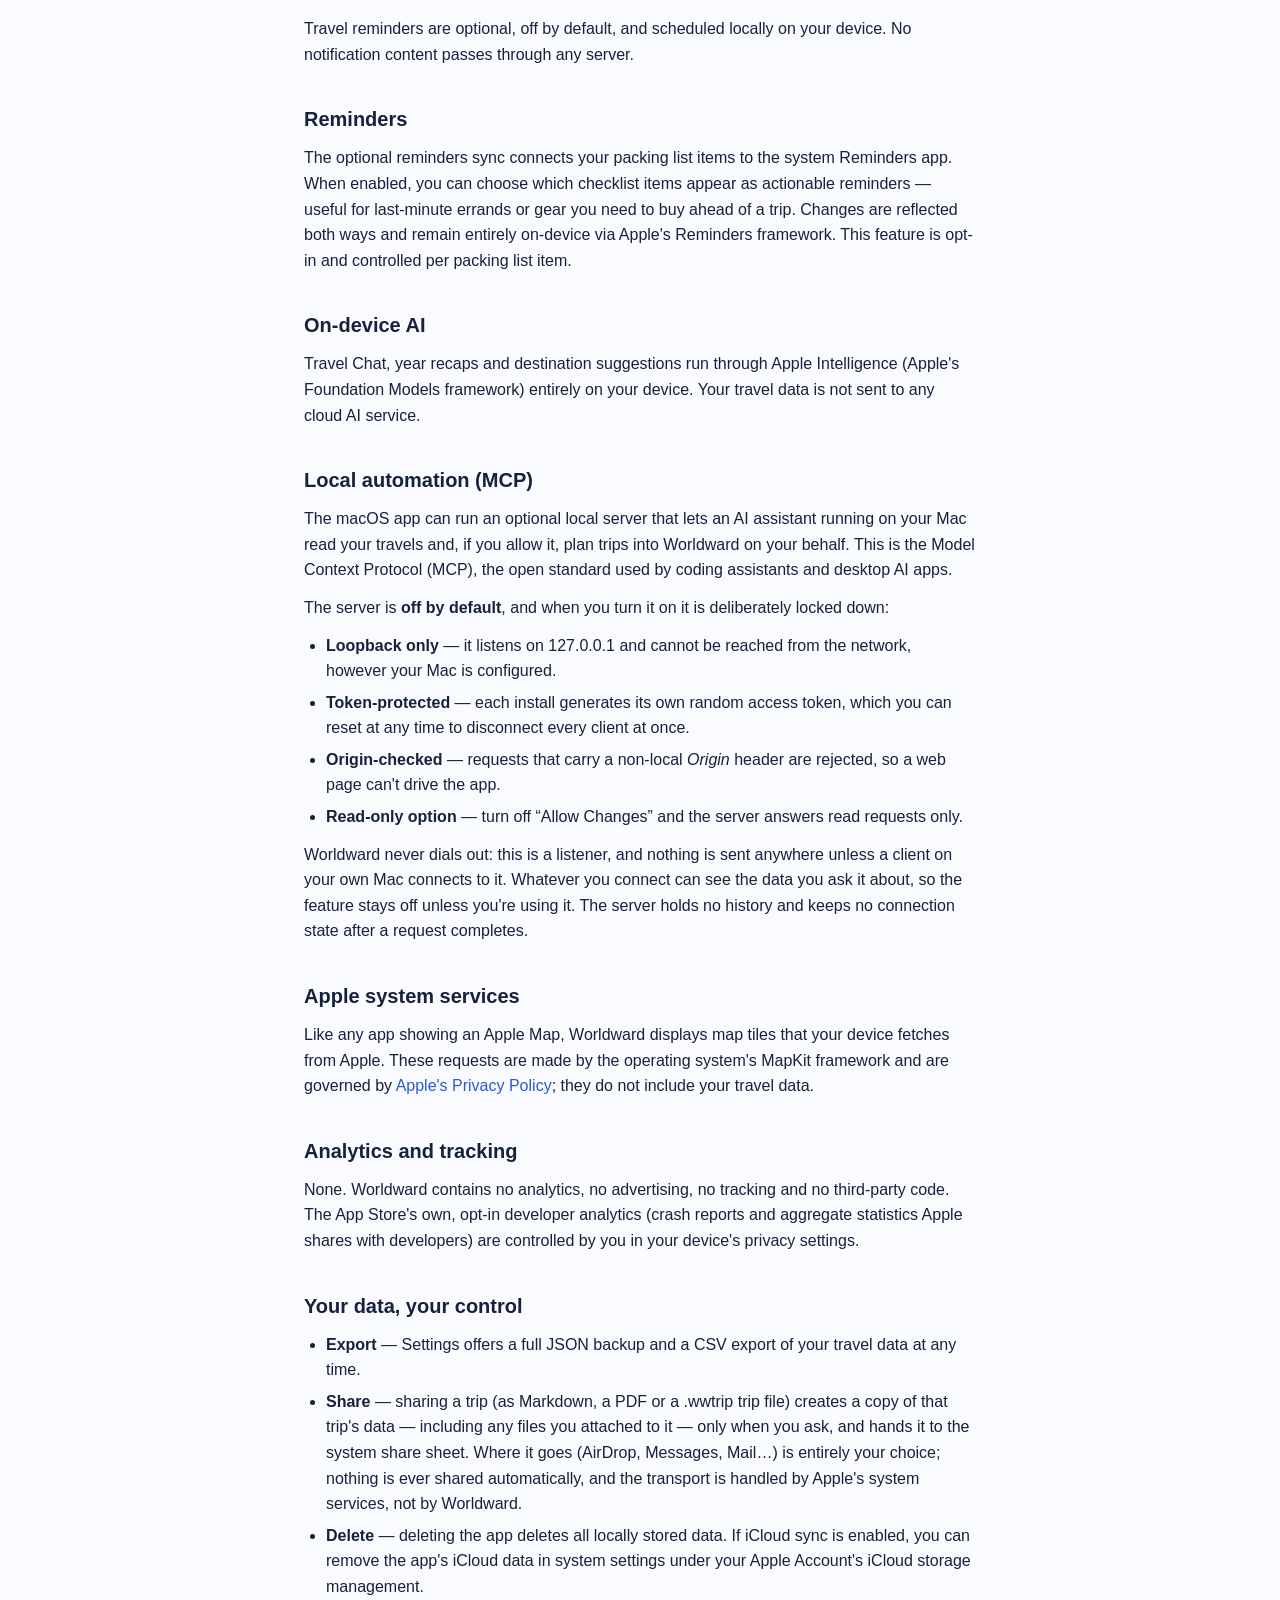
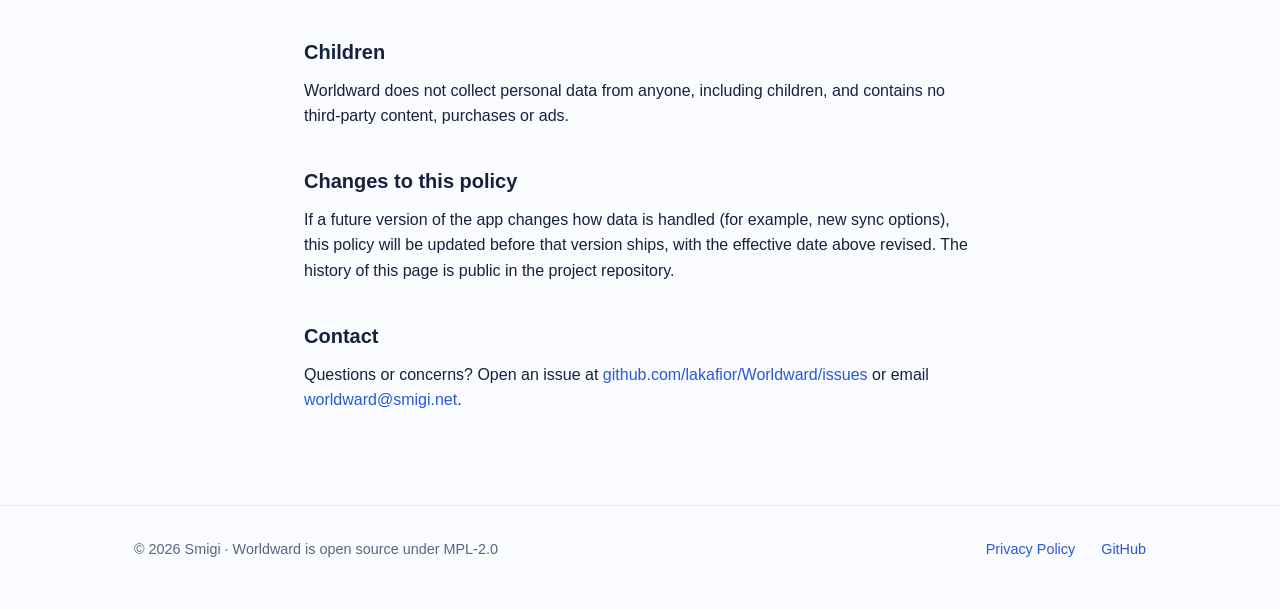
==== commit 226592ab: "added local MCP server for MacOS app version" ====
--- a/website/privacy/index.html
+++ b/website/privacy/index.html
@@ -34,7 +34,7 @@
 
   <div class="tldr">
     <p><strong>The short version:</strong> Worldward stores your travel data on
-    your device. It has no server, no accounts, no analytics, no ads and no
+    your device. It has no cloud server, no accounts, no analytics, no ads and no
     third-party SDKs. I never see your data — and I couldn't if I wanted to.</p>
   </div>
 
@@ -103,6 +103,30 @@
   Intelligence (Apple's Foundation Models framework) entirely on your device.
   Your travel data is not sent to any cloud AI service.</p>
 
+  <h2>Local automation (MCP)</h2>
+  <p>The macOS app can run an optional local server that lets an AI assistant
+  running on your Mac read your travels and, if you allow it, plan trips into
+  Worldward on your behalf. This is the Model Context Protocol (MCP), the open
+  standard used by coding assistants and desktop AI apps.</p>
+  <p>The server is <strong>off by default</strong>, and when you turn it on it is
+  deliberately locked down:</p>
+  <ul>
+    <li><strong>Loopback only</strong> — it listens on 127.0.0.1 and cannot be
+    reached from the network, however your Mac is configured.</li>
+    <li><strong>Token-protected</strong> — each install generates its own random
+    access token, which you can reset at any time to disconnect every client at
+    once.</li>
+    <li><strong>Origin-checked</strong> — requests that carry a non-local
+    <em>Origin</em> header are rejected, so a web page can't drive the app.</li>
+    <li><strong>Read-only option</strong> — turn off “Allow Changes” and the
+    server answers read requests only.</li>
+  </ul>
+  <p>Worldward never dials out: this is a listener, and nothing is sent anywhere
+  unless a client on your own Mac connects to it. Whatever you connect can see
+  the data you ask it about, so the feature stays off unless you're using it.
+  The server holds no history and keeps no connection state after a request
+  completes.</p>
+
   <h2>Apple system services</h2>
   <p>Like any app showing an Apple Map, Worldward displays map tiles that your
   device fetches from Apple. These requests are made by the operating system's
